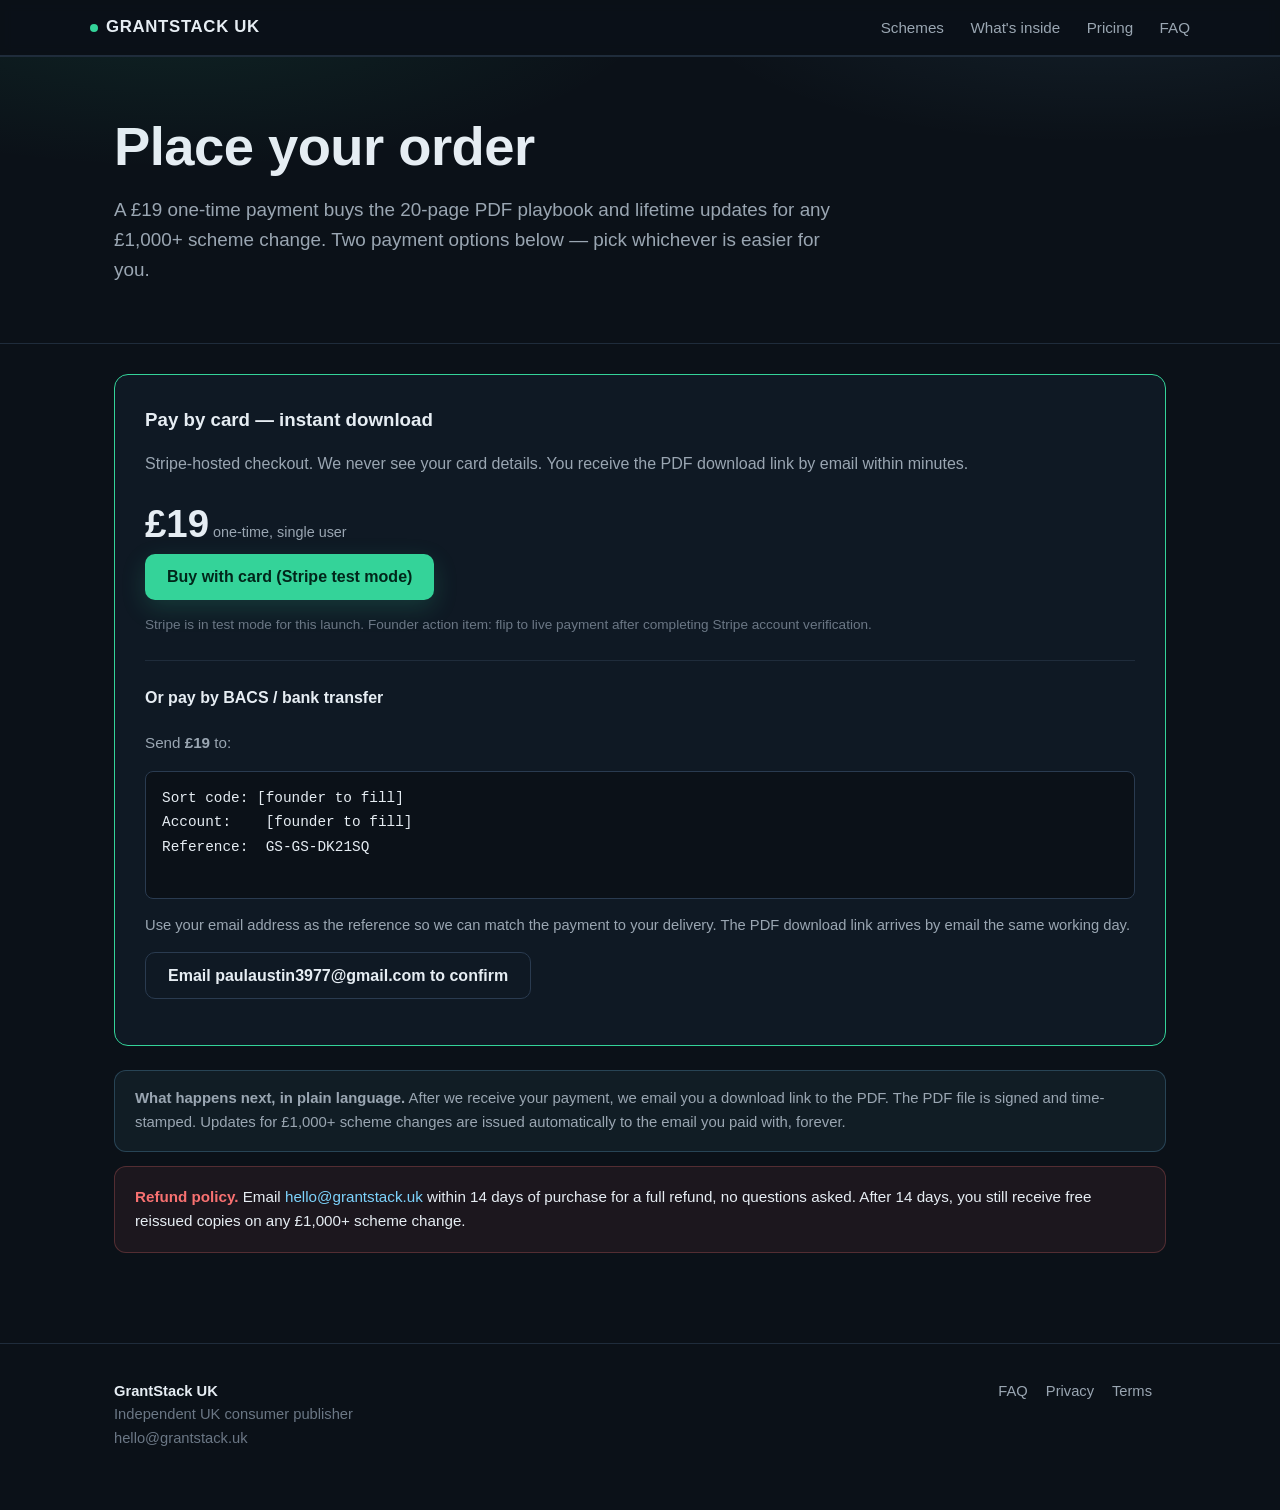
==== order.html @ 14b4728f "Site update 2026-10-16 10:55:49 UTC" ====
<!doctype html>
<html lang="en-GB">
<head>
<meta charset="utf-8">
<meta name="viewport" content="width=device-width,initial-scale=1">
<title>Order — UK Home Energy & Grants Stacking Playbook | GrantStack UK</title>
<meta name="description" content="Place your order for the UK Home Energy & Grants Stacking Playbook 2026/27. £19 single user, with free reissued copies on every £1,000+ scheme change.">
<meta name="theme-color" content="#0b1118">
<link rel="icon" href="data:image/svg+xml,%3Csvg xmlns='http://www.w3.org/2000/svg' viewBox='0 0 64 64'%3E%3Crect width='64' height='64' fill='%230b1118'/%3E%3Ccircle cx='32' cy='32' r='12' fill='%2334d399'/%3E%3C/svg%3E">
<link rel="stylesheet" href="assets/styles.css">
</head>
<body>

<header class="topbar">
  <div class="container topbar-inner">
    <a class="brand" href="index.html"><span class="dot"></span>GRANTSTACK UK</a>
    <nav class="nav">
      <a href="index.html#schemes">Schemes</a>
      <a href="index.html#contents">What's inside</a>
      <a href="index.html#pricing">Pricing</a>
      <a href="index.html#faq">FAQ</a>
    </nav>
  </div>
</header>

<main>
<section class="hero" style="padding:60px 0 30px;">
  <div class="container">
    <h1>Place your order</h1>
    <p class="lead">A £19 one-time payment buys the 20-page PDF playbook and lifetime updates for any £1,000+ scheme change. Two payment options below — pick whichever is easier for you.</p>
  </div>
</section>

<section style="padding-top:30px;">
  <div class="container">
    <div class="grid" style="grid-template-columns:1fr 1fr;gap:22px;">
      <div class="price featured" style="grid-column: span 2;">
        <h3>Pay by card — instant download</h3>
        <p style="color:var(--fg-muted);">Stripe-hosted checkout. We never see your card details. You receive the PDF download link by email within minutes.</p>

        <div class="price-amt">£19<small> one-time, single user</small></div>

        <div id="stripe-flow">
          <!-- Will be replaced by live Stripe Payment Link when founder wires it up.
               Until then: mailto fallback below. -->
          <a class="btn btn-primary" id="buy-stripe" href="thanks.html?sku=playbook&amp;testmode=1"
             onclick="recordIntent('stripe-test');return true;">
             Buy with card (Stripe test mode)
          </a>
          <p style="margin-top:14px;font-size:.85rem;color:var(--fg-dim);">
            Stripe is in test mode for this launch. Founder action item: flip to live
            payment after completing Stripe account verification.
          </p>
        </div>

        <hr style="margin:24px 0;border:0;border-top:1px solid var(--line);">

        <h4>Or pay by BACS / bank transfer</h4>
        <p style="color:var(--fg-muted);font-size:.95rem;">
          Send <strong>£19</strong> to:
        </p>
        <pre style="background:var(--bg);padding:14px 16px;border-radius:8px;border:1px solid var(--line-strong);font-family:monospace;font-size:.9rem;color:var(--fg);white-space:pre-wrap;line-height:1.7;">
Sort code: <span id="sortcode">[founder to fill]</span>
Account:    <span id="account">[founder to fill]</span>
Reference:  <span id="reference">GS-<span id="ref-suffix">XXXXXX</span></span>
          </pre>
        <p style="color:var(--fg-muted);font-size:.92rem;">
          Use your email address as the reference so we can match the payment to your
          delivery. The PDF download link arrives by email the same working day.
        </p>

        <p style="margin-top:14px;">
          <a class="btn btn-ghost" id="buy-bacs"
             href='mailto:paulaustin3977@gmail.com?subject=Playbook%20order%20%E2%80%94%20BACS&amp;body=Hi%2C%20I%20would%20like%20to%20order%20the%20UK%20Home%20Energy%20%26amp%3B%20Grants%20Stacking%20Playbook%20for%20%C2%A319.%0A%0AName%3A%20%0AEmail%20for%20delivery%3A%20%0APostcode%20(first%20half%2C%20e.g.%20SW1)%20(optional)%3A%20%0AHow%20did%20you%20find%20us%3A%20%0A%0AThanks%21'>
             Email paulaustin3977@gmail.com to confirm
          </a>
        </p>
      </div>
    </div>

    <div class="note" style="margin-top:24px;">
      <strong>What happens next, in plain language.</strong>
      After we receive your payment, we email you a download link to the PDF.
      The PDF file is signed and time-stamped. Updates for £1,000+ scheme
      changes are issued automatically to the email you paid with, forever.
    </div>

    <div class="warn" style="margin-top:14px;">
      <strong>Refund policy.</strong>
      Email <a href="mailto:paulaustin3977@gmail.com">hello@grantstack.uk</a> within
      14 days of purchase for a full refund, no questions asked. After 14 days,
      you still receive free reissued copies on any £1,000+ scheme change.
    </div>
  </div>
</section>

</main>

<footer>
  <div class="container row">
    <div>
      <strong style="color:var(--fg);">GrantStack UK</strong><br>
      Independent UK consumer publisher<br>
      hello@grantstack.uk
    </div>
    <div>
      <a href="index.html#faq">FAQ</a>
      <a href="privacy.html">Privacy</a>
      <a href="terms.html">Terms</a>
    </div>
  </div>
</footer>

<script>
  // Generate a unique reference so payments are matched to orders.
  (function () {
    var ref = 'GS-' + Math.random().toString(36).slice(2, 8).toUpperCase();
    var el = document.getElementById('ref-suffix');
    if (el) el.textContent = ref;
    var a = document.getElementById('buy-bacs');
    if (a) {
      var base = 'mailto:hello@grantstack.uk?subject=Playbook%20order%20%E2%80%94%20BACS%20(' + ref + ')&';
      base += 'body=Hi%2C%20I%20would%20like%20to%20order%20the%20UK%20Home%20Energy%20%26amp%3B%20Grants%20Stacking%20Playbook%20for%20%C2%A319.%0A%0AReference%3A%20' + ref + '%0AName%3A%20%0AEmail%20for%20delivery%3A%20%0A%0AThanks%21';
      a.setAttribute('href', base);
    }
  })();

  // Best-effort click tracking (works without a backend: stores in localStorage
  // and pings a static endpoint when one is configured).
  function recordIntent(channel) {
    try {
      var key = 'gs_intent_' + channel;
      var n = parseInt(localStorage.getItem(key) || '0', 10) + 1;
      localStorage.setItem(key, String(n));
      var arr = JSON.parse(localStorage.getItem('gs_intents') || '[]');
      arr.push({ channel: channel, at: new Date().toISOString() });
      localStorage.setItem('gs_intents', JSON.stringify(arr));
    } catch (e) {}
  }
</script>

</body>
</html>
---- assets/styles.css ----
/* GrantStack UK — landing page styles
   Dark + professional, mobile-friendly, no external deps. */

:root {
  --bg: #0b1118;
  --bg-card: #111a26;
  --bg-card-2: #0f1924;
  --line: #1f2c3b;
  --line-strong: #2a3b50;
  --fg: #e6edf3;
  --fg-muted: #9aa6b2;
  --fg-dim: #6b7785;
  --accent: #34d399;
  --accent-dim: rgba(52, 211, 153, 0.16);
  --gold: #f5b94a;
  --danger: #f87171;
  --link: #7dd3fc;
}

* { box-sizing: border-box; }

html, body {
  margin: 0;
  padding: 0;
  background: var(--bg);
  color: var(--fg);
  font-family: -apple-system, BlinkMacSystemFont, "Segoe UI", Inter,
    Helvetica, Arial, sans-serif;
  font-size: 16px;
  line-height: 1.6;
  -webkit-font-smoothing: antialiased;
}

a {
  color: var(--link);
  text-decoration: none;
}
a:hover { text-decoration: underline; }

img { max-width: 100%; height: auto; display: block; }

.container {
  max-width: 1100px;
  margin: 0 auto;
  padding: 0 24px;
}

/* ---------- Top bar ---------- */
.topbar {
  border-bottom: 1px solid var(--line);
  background: rgba(11, 17, 24, 0.85);
  backdrop-filter: saturate(140%) blur(6px);
}
.topbar-inner {
  display: flex;
  align-items: center;
  justify-content: space-between;
  padding: 14px 0;
}
.brand {
  font-weight: 700;
  letter-spacing: 0.04em;
  color: var(--fg);
  font-size: 1.05rem;
}
.brand .dot {
  display: inline-block;
  width: 8px;
  height: 8px;
  border-radius: 999px;
  background: var(--accent);
  margin-right: 8px;
  vertical-align: middle;
}
.nav a {
  color: var(--fg-muted);
  font-size: 0.95rem;
  margin-left: 22px;
}
.nav a:hover { color: var(--fg); text-decoration: none; }

/* ---------- Hero ---------- */
.hero {
  padding: 80px 0 50px;
  position: relative;
  overflow: hidden;
}
.hero::before {
  content: "";
  position: absolute;
  inset: -20% -10% auto -10%;
  height: 600px;
  background:
    radial-gradient(800px 280px at 20% 0%, rgba(52, 211, 153, 0.10), transparent 60%),
    radial-gradient(700px 240px at 80% 0%, rgba(125, 211, 252, 0.08), transparent 60%);
  pointer-events: none;
}
.hero h1 {
  font-size: clamp(2.1rem, 4.5vw, 3.4rem);
  line-height: 1.1;
  margin: 0 0 18px;
  color: var(--fg);
  letter-spacing: -0.01em;
}
.hero h1 .em {
  color: var(--accent);
}
.hero .lead {
  font-size: 1.18rem;
  color: var(--fg-muted);
  max-width: 720px;
  margin: 0 0 28px;
}
.hero .meta {
  color: var(--fg-dim);
  font-size: 0.9rem;
}
.hero .cta-row {
  display: flex;
  flex-wrap: wrap;
  gap: 14px;
  margin-top: 30px;
}

/* ---------- Buttons ---------- */
.btn {
  display: inline-flex;
  align-items: center;
  justify-content: center;
  padding: 14px 22px;
  border-radius: 10px;
  font-weight: 600;
  font-size: 1rem;
  cursor: pointer;
  border: none;
  text-decoration: none;
  transition: transform .15s, box-shadow .15s, background .15s;
  line-height: 1.1;
}
.btn-primary {
  background: var(--accent);
  color: #00261a;
  box-shadow: 0 8px 24px rgba(52, 211, 153, 0.18);
}
.btn-primary:hover { transform: translateY(-1px); text-decoration: none; }
.btn-ghost {
  background: transparent;
  color: var(--fg);
  border: 1px solid var(--line-strong);
}
.btn-ghost:hover { background: var(--bg-card); text-decoration: none; }

/* ---------- Stats strip ---------- */
.stats {
  display: grid;
  grid-template-columns: repeat(4, minmax(0, 1fr));
  gap: 14px;
  margin: 36px 0 0;
}
.stat {
  background: var(--bg-card);
  border: 1px solid var(--line);
  border-radius: 12px;
  padding: 18px 18px;
}
.stat .v {
  font-weight: 700;
  font-size: 1.4rem;
  color: var(--fg);
}
.stat .k {
  color: var(--fg-dim);
  font-size: 0.83rem;
  letter-spacing: 0.04em;
  text-transform: uppercase;
}
@media (max-width: 720px) {
  .stats { grid-template-columns: repeat(2, minmax(0, 1fr)); }
}

/* ---------- Section ---------- */
section {
  padding: 60px 0;
  border-top: 1px solid var(--line);
}
section h2 {
  font-size: clamp(1.6rem, 3vw, 2.1rem);
  margin: 0 0 8px;
  letter-spacing: -0.005em;
}
section .sub {
  color: var(--fg-muted);
  margin: 0 0 30px;
  max-width: 700px;
}

/* ---------- Card grid ---------- */
.grid {
  display: grid;
  grid-template-columns: repeat(auto-fit, minmax(260px, 1fr));
  gap: 16px;
}
.card {
  background: var(--bg-card);
  border: 1px solid var(--line);
  border-radius: 14px;
  padding: 22px 22px;
}
.card .tag {
  display: inline-block;
  background: var(--accent-dim);
  color: var(--accent);
  padding: 3px 10px;
  border-radius: 999px;
  font-size: 0.78rem;
  font-weight: 600;
  letter-spacing: 0.03em;
  margin-bottom: 14px;
}
.card h3 {
  margin: 0 0 8px;
  font-size: 1.1rem;
  color: var(--fg);
}
.card p { color: var(--fg-muted); margin: 0 0 12px; font-size: 0.95rem; }
.card .bullets {
  list-style: none;
  padding: 0;
  margin: 12px 0 0;
  color: var(--fg-muted);
  font-size: 0.92rem;
}
.card .bullets li {
  padding: 4px 0 4px 22px;
  position: relative;
}
.card .bullets li::before {
  content: "";
  width: 6px;
  height: 6px;
  border-radius: 999px;
  background: var(--accent);
  position: absolute;
  left: 6px;
  top: 12px;
}

/* ---------- Pricing ---------- */
.price-wrap {
  display: grid;
  grid-template-columns: 1fr 1fr;
  gap: 18px;
}
@media (max-width: 760px) {
  .price-wrap { grid-template-columns: 1fr; }
}
.price {
  background: var(--bg-card);
  border: 1px solid var(--line);
  border-radius: 14px;
  padding: 30px;
  position: relative;
}
.price.featured {
  border-color: var(--accent);
  background: var(--bg-card-2);
}
.price .pill {
  position: absolute;
  top: -12px;
  right: 22px;
  background: var(--accent);
  color: #00261a;
  padding: 5px 12px;
  font-size: 0.75rem;
  font-weight: 700;
  border-radius: 999px;
  letter-spacing: 0.04em;
}
.price h3 { margin: 0 0 4px; }
.price .price-amt {
  font-size: 2.4rem;
  font-weight: 800;
  margin: 8px 0 0;
  color: var(--fg);
}
.price .price-amt small { font-size: 0.9rem; color: var(--fg-muted); font-weight: 500; }
.price ul {
  list-style: none;
  padding: 0;
  margin: 18px 0;
  color: var(--fg-muted);
}
.price ul li {
  padding: 6px 0 6px 24px;
  position: relative;
  font-size: 0.95rem;
}
.price ul li::before {
  content: "✓";
  color: var(--accent);
  position: absolute;
  left: 0;
  font-weight: 700;
}

/* ---------- FAQ ---------- */
.faq details {
  border: 1px solid var(--line);
  border-radius: 12px;
  background: var(--bg-card);
  padding: 16px 18px;
  margin-bottom: 10px;
}
.faq summary {
  cursor: pointer;
  font-weight: 600;
  color: var(--fg);
  list-style: none;
}
.faq summary::-webkit-details-marker { display: none; }
.faq summary::after {
  content: "+";
  float: right;
  color: var(--fg-muted);
  font-weight: 400;
  font-size: 1.4rem;
  line-height: 1;
}
.faq details[open] summary::after { content: "−"; }
.faq .answer { padding-top: 12px; color: var(--fg-muted); }
.faq .answer a { color: var(--link); }

/* ---------- Form ---------- */
.form-card {
  background: var(--bg-card);
  border: 1px solid var(--line);
  border-radius: 14px;
  padding: 28px;
  max-width: 620px;
}
.form-card label {
  display: block;
  font-size: 0.9rem;
  color: var(--fg-muted);
  margin: 12px 0 6px;
  font-weight: 500;
}
.form-card input,
.form-card textarea,
.form-card select {
  width: 100%;
  padding: 12px 14px;
  border-radius: 9px;
  background: var(--bg);
  border: 1px solid var(--line-strong);
  color: var(--fg);
  font-size: 1rem;
  font-family: inherit;
}
.form-card input:focus,
.form-card textarea:focus,
.form-card select:focus {
  outline: 2px solid var(--accent);
  border-color: var(--accent);
}
.form-card .row {
  display: grid;
  grid-template-columns: 1fr 1fr;
  gap: 14px;
}
@media (max-width: 600px) { .form-card .row { grid-template-columns: 1fr; } }
.form-card .small {
  font-size: 0.8rem;
  color: var(--fg-dim);
  margin-top: 12px;
}

/* ---------- Footer ---------- */
footer {
  border-top: 1px solid var(--line);
  padding: 36px 0 60px;
  margin-top: 30px;
  color: var(--fg-dim);
  font-size: 0.92rem;
}
footer .row {
  display: flex;
  flex-wrap: wrap;
  justify-content: space-between;
  gap: 14px;
}
footer a { color: var(--fg-muted); margin-right: 14px; }
footer a:hover { color: var(--fg); text-decoration: none; }

/* ---------- Misc ---------- */
.warn {
  background: rgba(248, 113, 113, 0.07);
  border: 1px solid rgba(248, 113, 113, 0.25);
  border-radius: 12px;
  padding: 18px 20px;
  color: var(--fg);
  font-size: 0.95rem;
}
.warn strong { color: var(--danger); }

.note {
  background: rgba(125, 211, 252, 0.06);
  border: 1px solid rgba(125, 211, 252, 0.22);
  border-radius: 12px;
  padding: 16px 20px;
  color: var(--fg-muted);
  font-size: 0.93rem;
}
.note a { color: var(--link); }

.source-list { font-size: 0.9rem; color: var(--fg-muted); }
.source-list li { margin-bottom: 4px; }

/* anchor offsets */
section[id] { scroll-margin-top: 80px; }
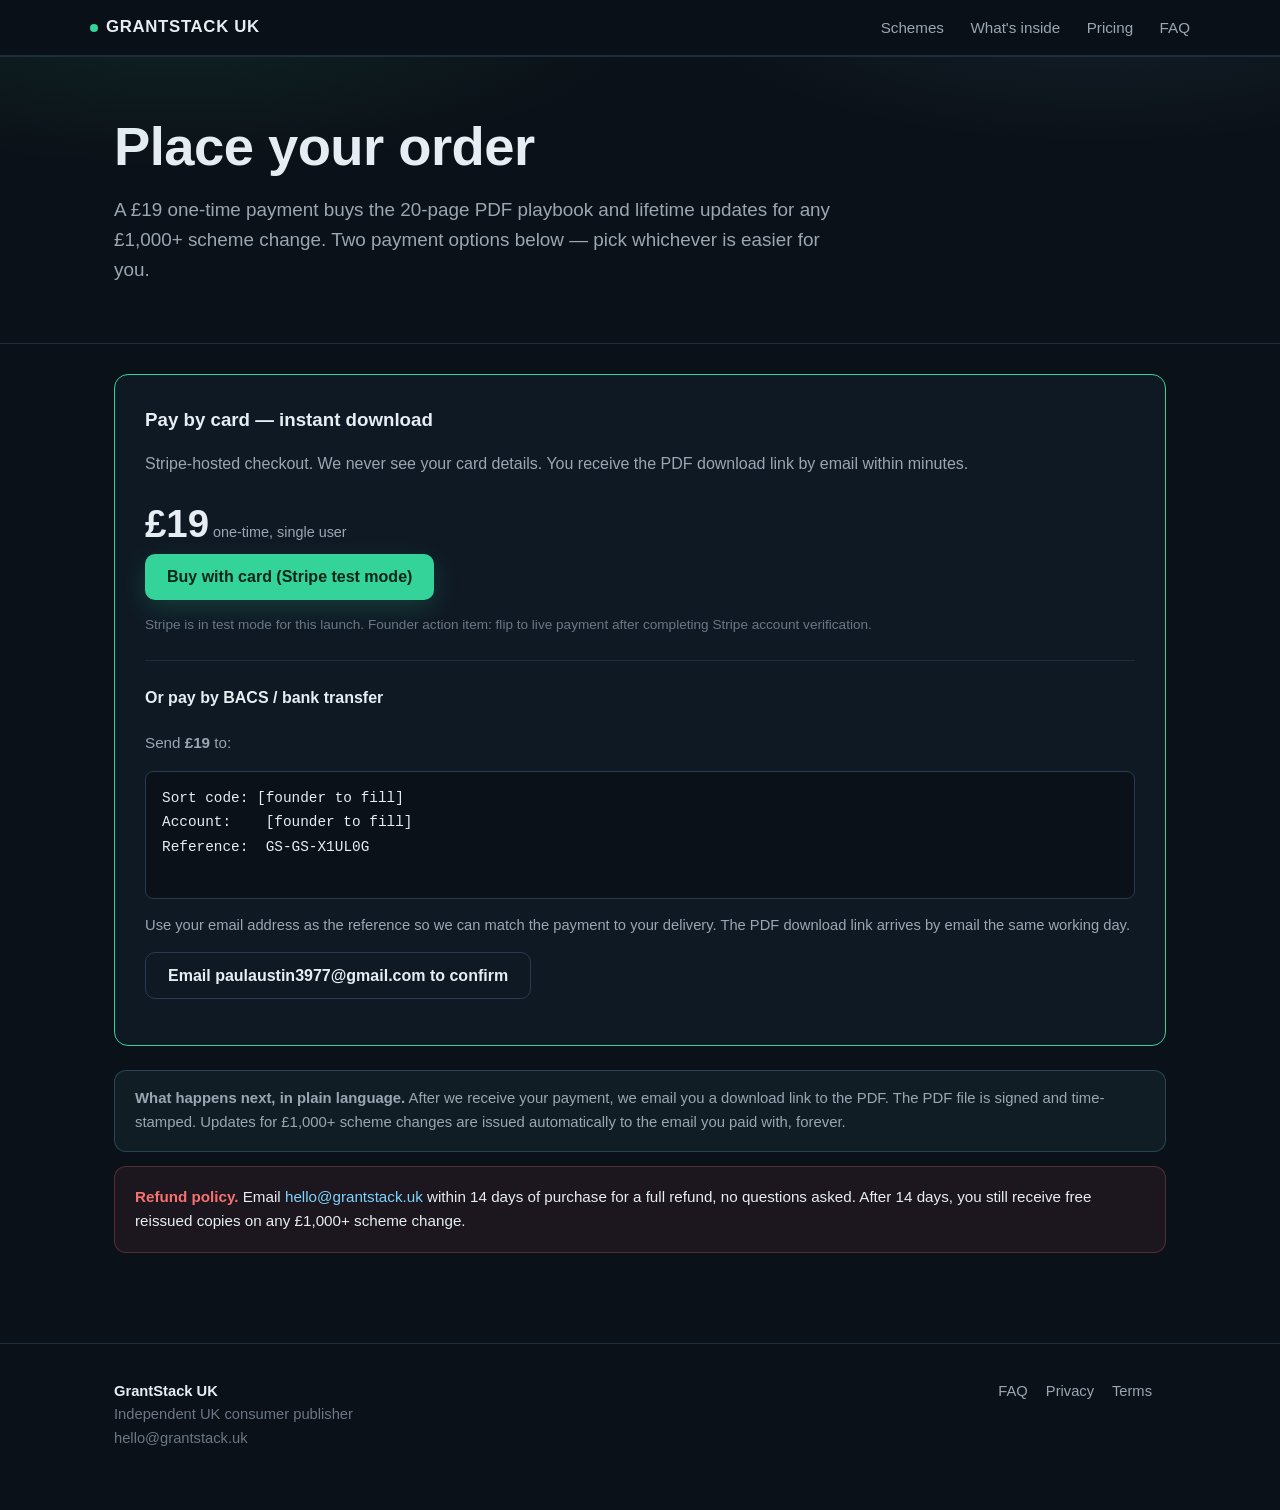
==== commit 3ceb3c59: "Site update 2026-10-16 10:57:12 UTC" ====
--- a/order.html
+++ b/order.html
@@ -71,7 +71,7 @@
 
         <p style="margin-top:14px;">
           <a class="btn btn-ghost" id="buy-bacs"
-             href='mailto:paulaustin3977@gmail.com?subject=Playbook%20order%20%E2%80%94%20BACS&amp;body=Hi%2C%20I%20would%20like%20to%20order%20the%20UK%20Home%20Energy%20%26amp%3B%20Grants%20Stacking%20Playbook%20for%20%C2%A319.%0A%0AName%3A%20%0AEmail%20for%20delivery%3A%20%0APostcode%20(first%20half%2C%20e.g.%20SW1)%20(optional)%3A%20%0AHow%20did%20you%20find%20us%3A%20%0A%0AThanks%21'>
+             href='mailto:paulaustin3977@gmail.com?subject=%5Bgrantstack%5D%20Playbook%20order%20%E2%80%94%20BACS&amp;body=Hi%2C%20I%20would%20like%20to%20order%20the%20UK%20Home%20Energy%20%26amp%3B%20Grants%20Stacking%20Playbook%20for%20%C2%A319.%0A%0AName%3A%20%0AEmail%20for%20delivery%3A%20%0APostcode%20(first%20half%2C%20e.g.%20SW1)%20(optional)%3A%20%0AHow%20did%20you%20find%20us%3A%20%0A%0AThanks%21'>
              Email paulaustin3977@gmail.com to confirm
           </a>
         </p>
@@ -119,7 +119,7 @@
     if (el) el.textContent = ref;
     var a = document.getElementById('buy-bacs');
     if (a) {
-      var base = 'mailto:hello@grantstack.uk?subject=Playbook%20order%20%E2%80%94%20BACS%20(' + ref + ')&';
+      var base = 'mailto:paulaustin3977@gmail.com?subject=%5Bgrantstack%5D%20Playbook%20order%20%E2%80%94%20BACS%20(' + ref + ')' + ref + ')&';
       base += 'body=Hi%2C%20I%20would%20like%20to%20order%20the%20UK%20Home%20Energy%20%26amp%3B%20Grants%20Stacking%20Playbook%20for%20%C2%A319.%0A%0AReference%3A%20' + ref + '%0AName%3A%20%0AEmail%20for%20delivery%3A%20%0A%0AThanks%21';
       a.setAttribute('href', base);
     }
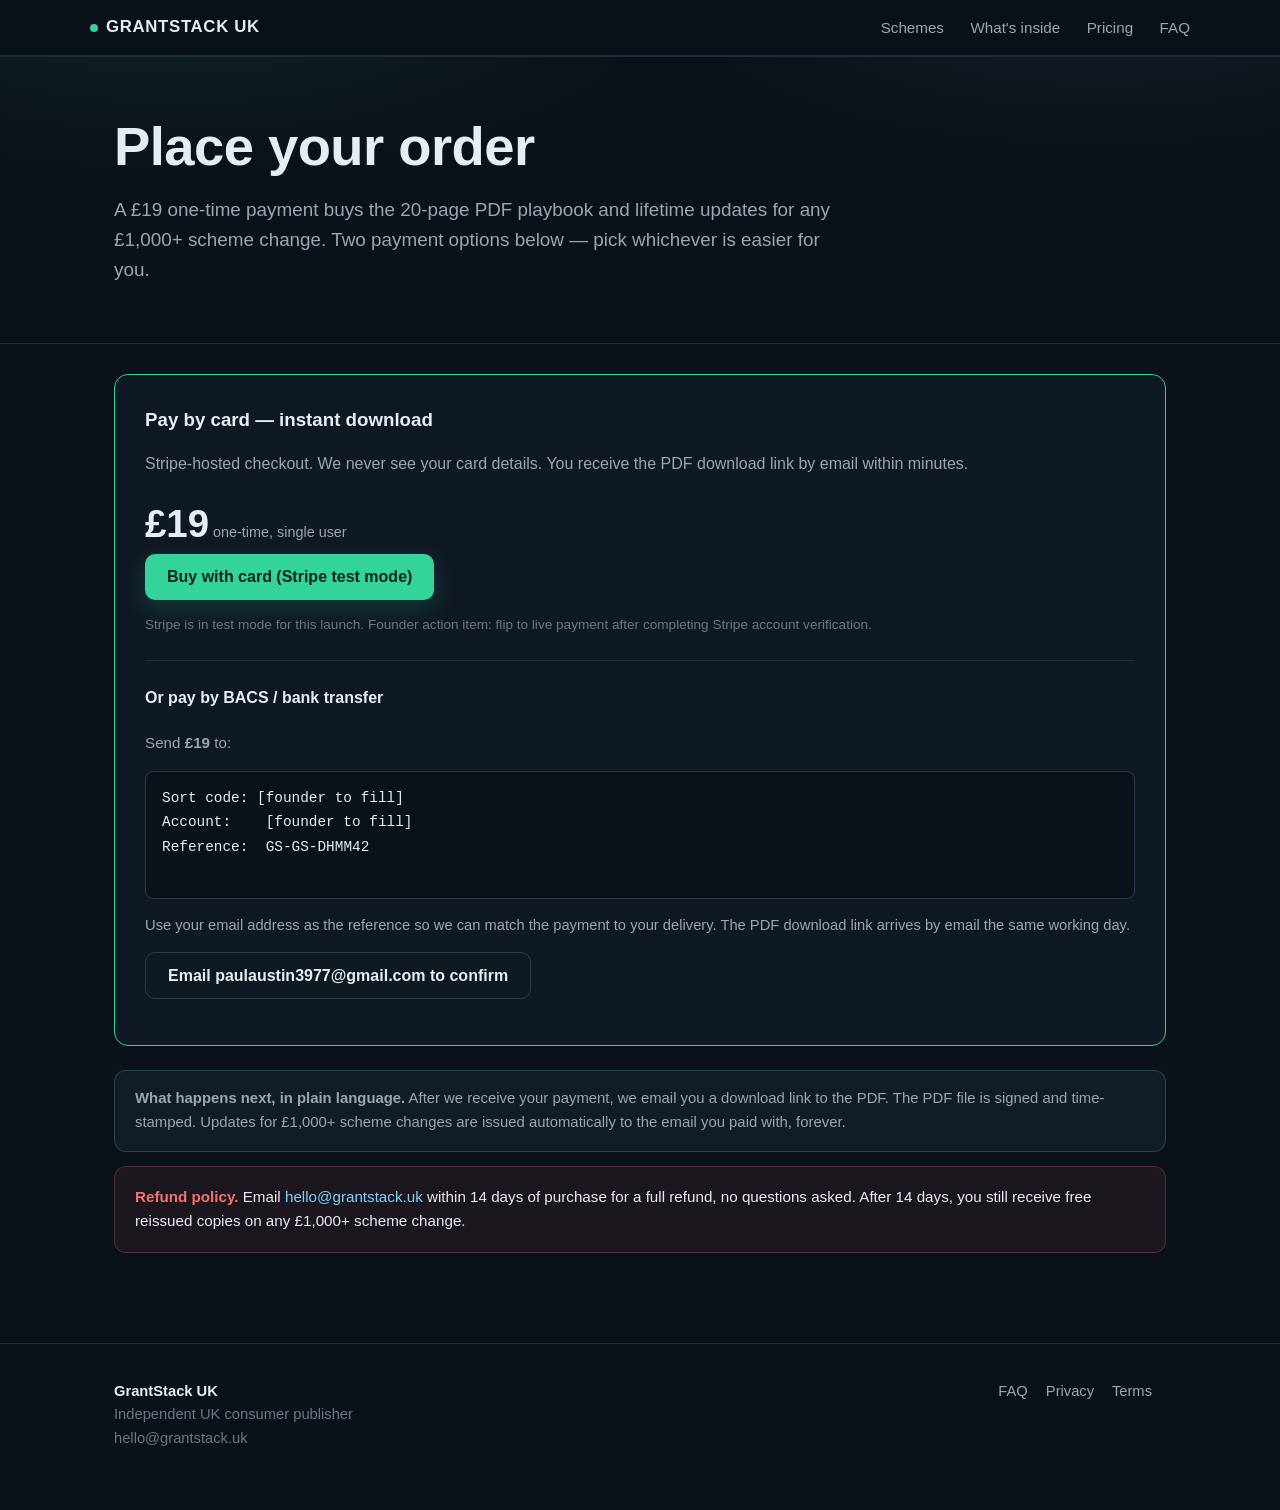
==== commit 7bb023f1: "Site update 2026-10-16 10:58:49 UTC" ====
--- a/order.html
+++ b/order.html
@@ -119,7 +119,7 @@
     if (el) el.textContent = ref;
     var a = document.getElementById('buy-bacs');
     if (a) {
-      var base = 'mailto:paulaustin3977@gmail.com?subject=%5Bgrantstack%5D%20Playbook%20order%20%E2%80%94%20BACS%20(' + ref + ')' + ref + ')&';
+      var base = 'mailto:paulaustin3977@gmail.com?subject=%5Bgrantstack%5D%20Playbook%20order%20%E2%80%94%20BACS%20(' + ref + ')&';
       base += 'body=Hi%2C%20I%20would%20like%20to%20order%20the%20UK%20Home%20Energy%20%26amp%3B%20Grants%20Stacking%20Playbook%20for%20%C2%A319.%0A%0AReference%3A%20' + ref + '%0AName%3A%20%0AEmail%20for%20delivery%3A%20%0A%0AThanks%21';
       a.setAttribute('href', base);
     }
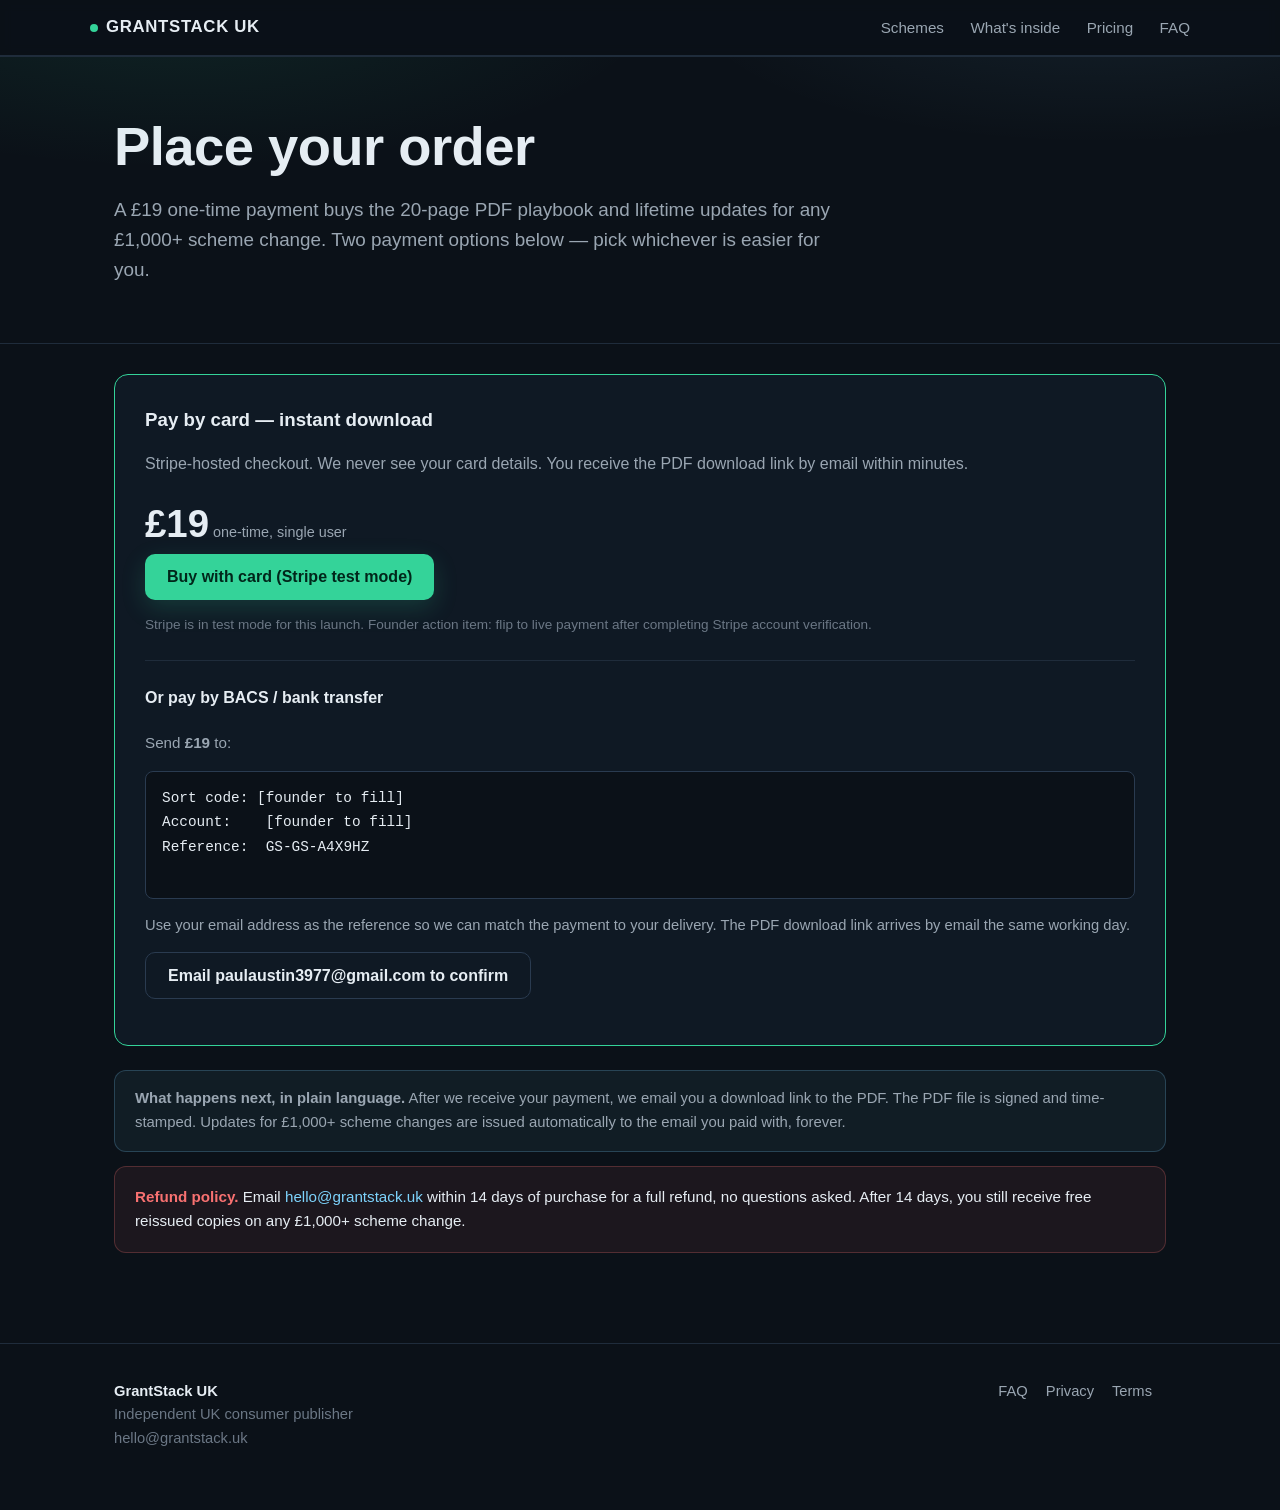
==== commit d5b9d2d0: "Site update 2026-10-16 11:11:33 UTC" ====
--- a/order.html
+++ b/order.html
@@ -60,8 +60,8 @@
           Send <strong>£19</strong> to:
         </p>
         <pre style="background:var(--bg);padding:14px 16px;border-radius:8px;border:1px solid var(--line-strong);font-family:monospace;font-size:.9rem;color:var(--fg);white-space:pre-wrap;line-height:1.7;">
-Sort code: <span id="sortcode">[founder to fill]</span>
-Account:    <span id="account">[founder to fill]</span>
+Sort code: <span id="309160">[founder to fill]</span>
+Account:    <span id="02531253">[founder to fill]</span>
 Reference:  <span id="reference">GS-<span id="ref-suffix">XXXXXX</span></span>
           </pre>
         <p style="color:var(--fg-muted);font-size:.92rem;">
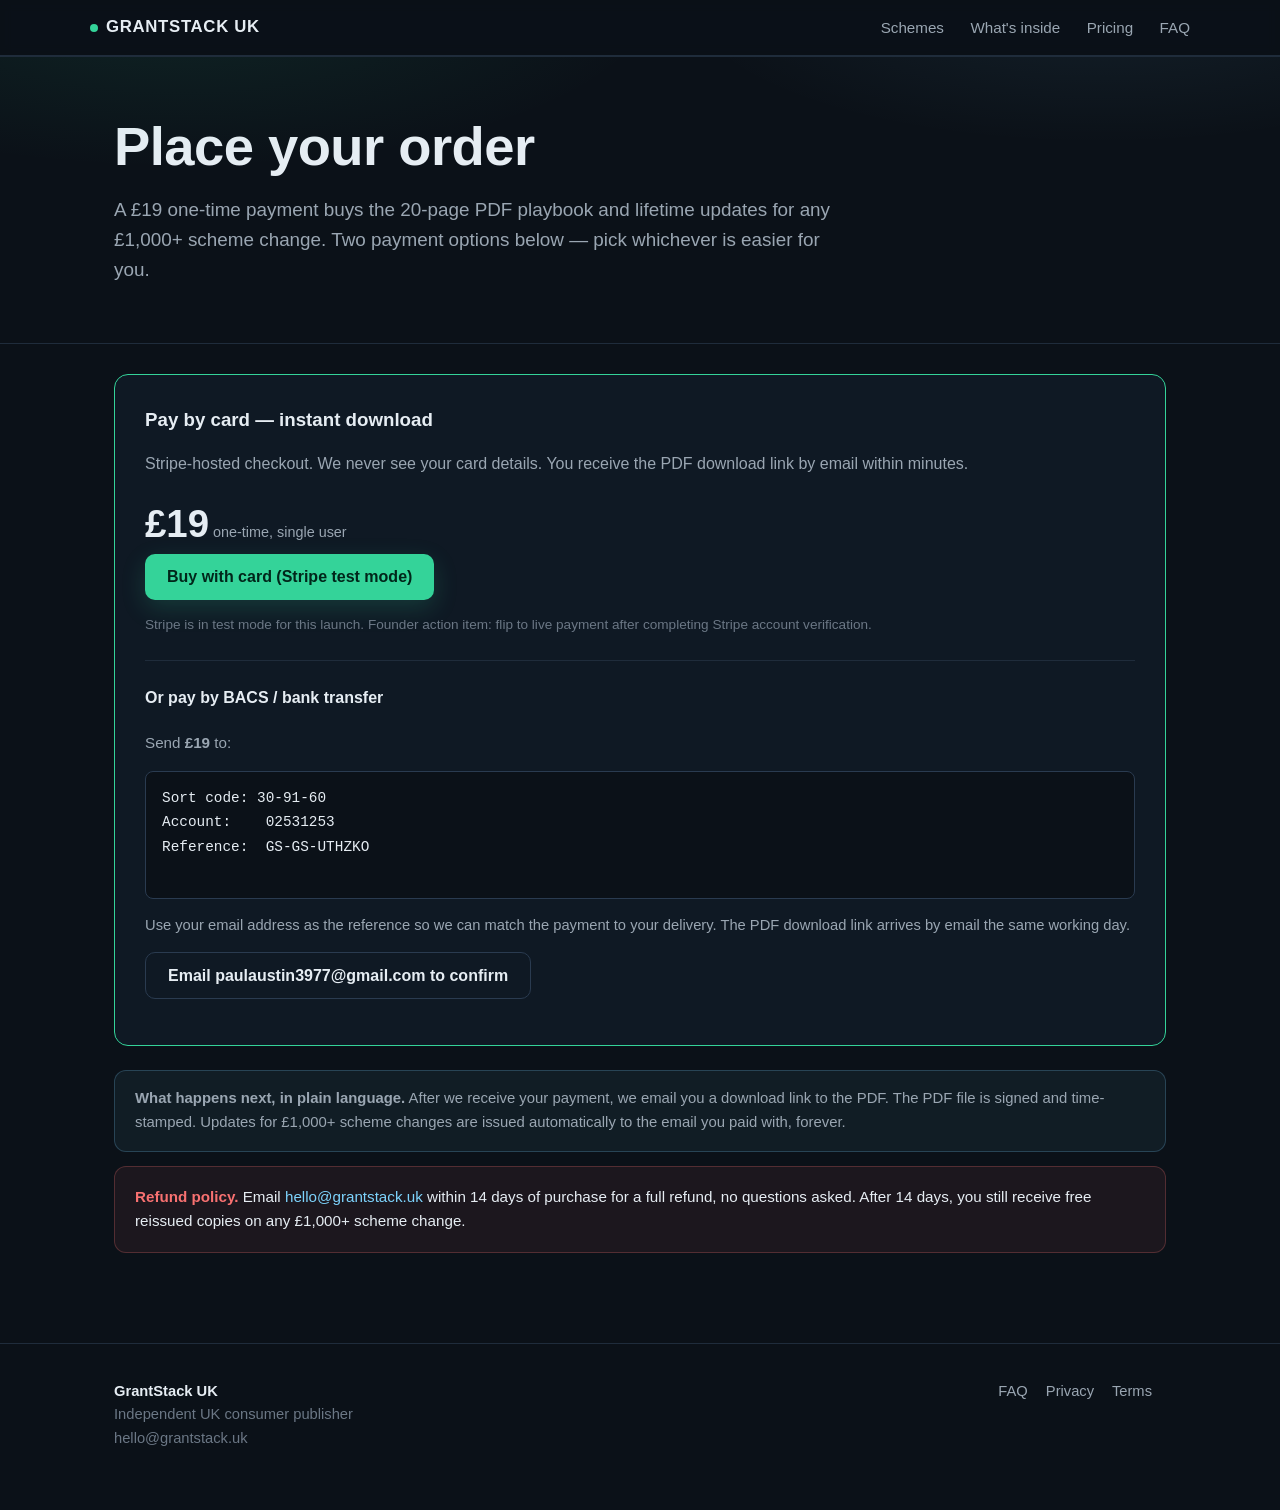
==== commit a103d8f7: "Site update 2026-10-16 11:12:28 UTC" ====
--- a/order.html
+++ b/order.html
@@ -60,8 +60,8 @@
           Send <strong>£19</strong> to:
         </p>
         <pre style="background:var(--bg);padding:14px 16px;border-radius:8px;border:1px solid var(--line-strong);font-family:monospace;font-size:.9rem;color:var(--fg);white-space:pre-wrap;line-height:1.7;">
-Sort code: <span id="309160">[founder to fill]</span>
-Account:    <span id="02531253">[founder to fill]</span>
+Sort code: <span id="sortcode">30-91-60</span>
+Account:    <span id="account">02531253</span>
 Reference:  <span id="reference">GS-<span id="ref-suffix">XXXXXX</span></span>
           </pre>
         <p style="color:var(--fg-muted);font-size:.92rem;">
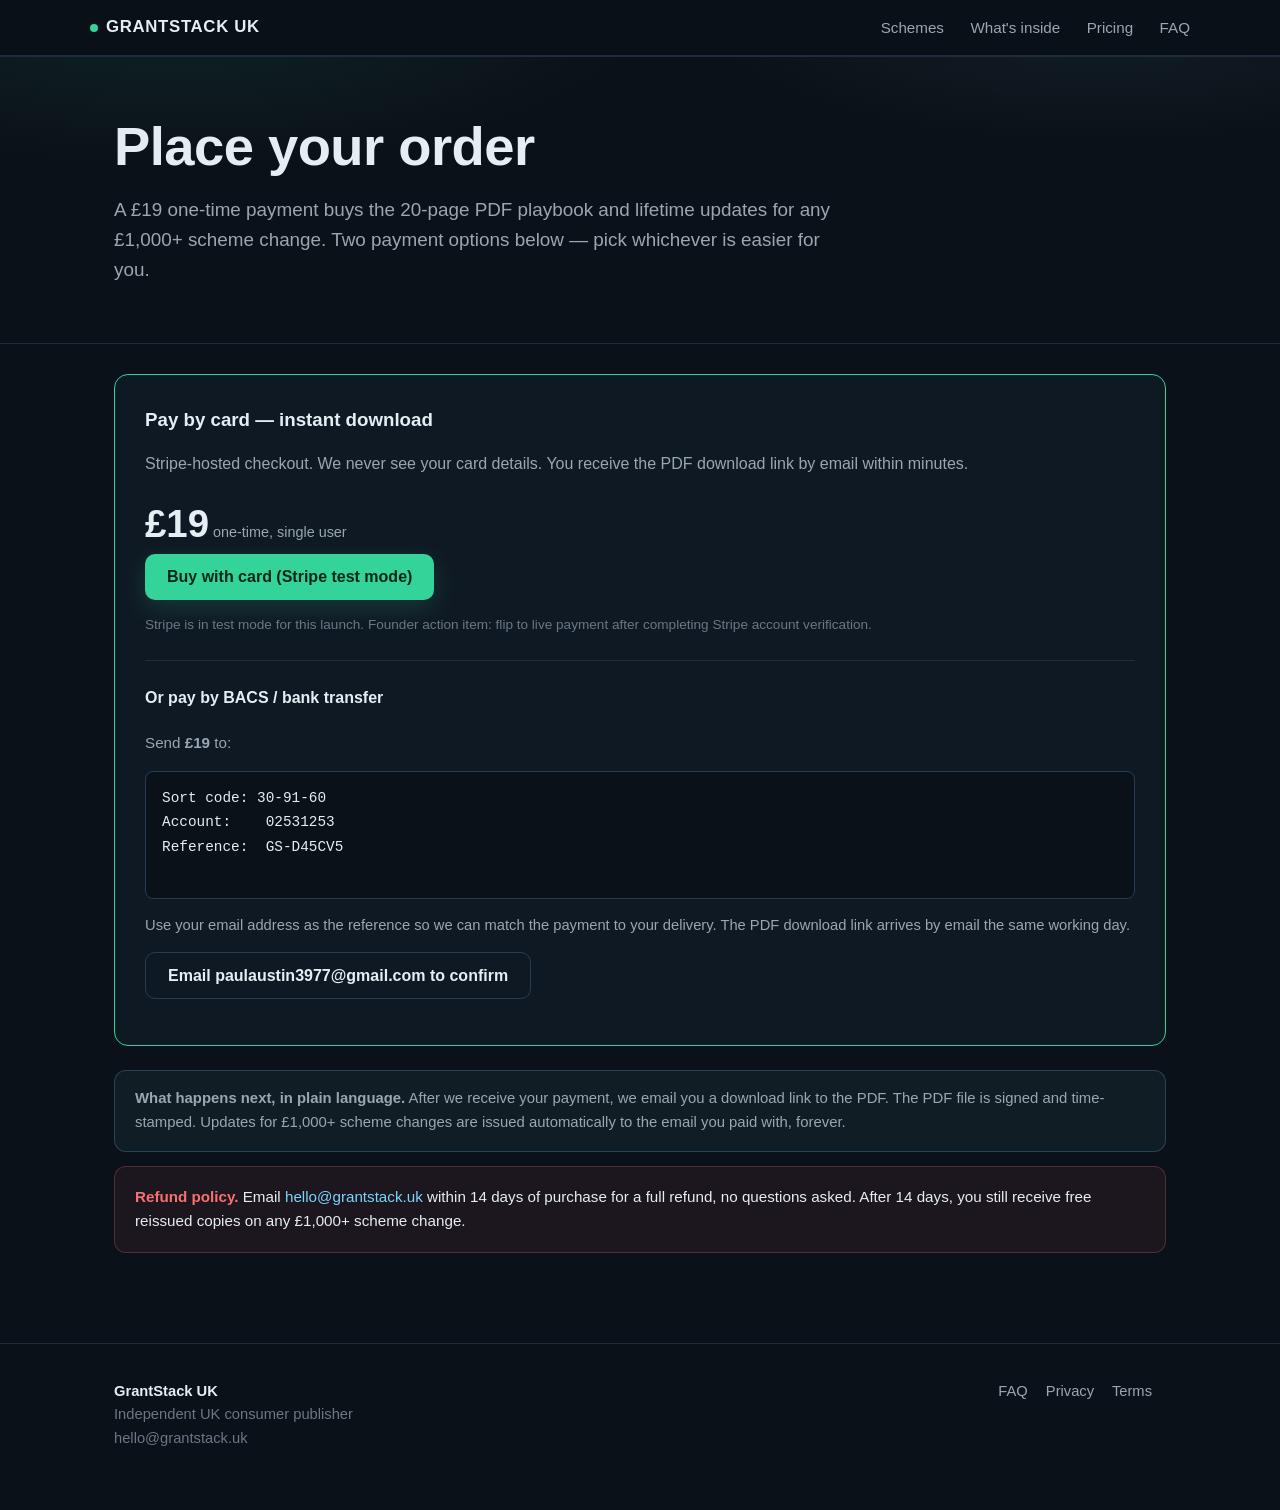
==== commit 5f7163dd: "Site update 2026-10-16 11:14:49 UTC" ====
--- a/order.html
+++ b/order.html
@@ -114,7 +114,7 @@
 <script>
   // Generate a unique reference so payments are matched to orders.
   (function () {
-    var ref = 'GS-' + Math.random().toString(36).slice(2, 8).toUpperCase();
+    var ref = Math.random().toString(36).slice(2, 8).toUpperCase();
     var el = document.getElementById('ref-suffix');
     if (el) el.textContent = ref;
     var a = document.getElementById('buy-bacs');
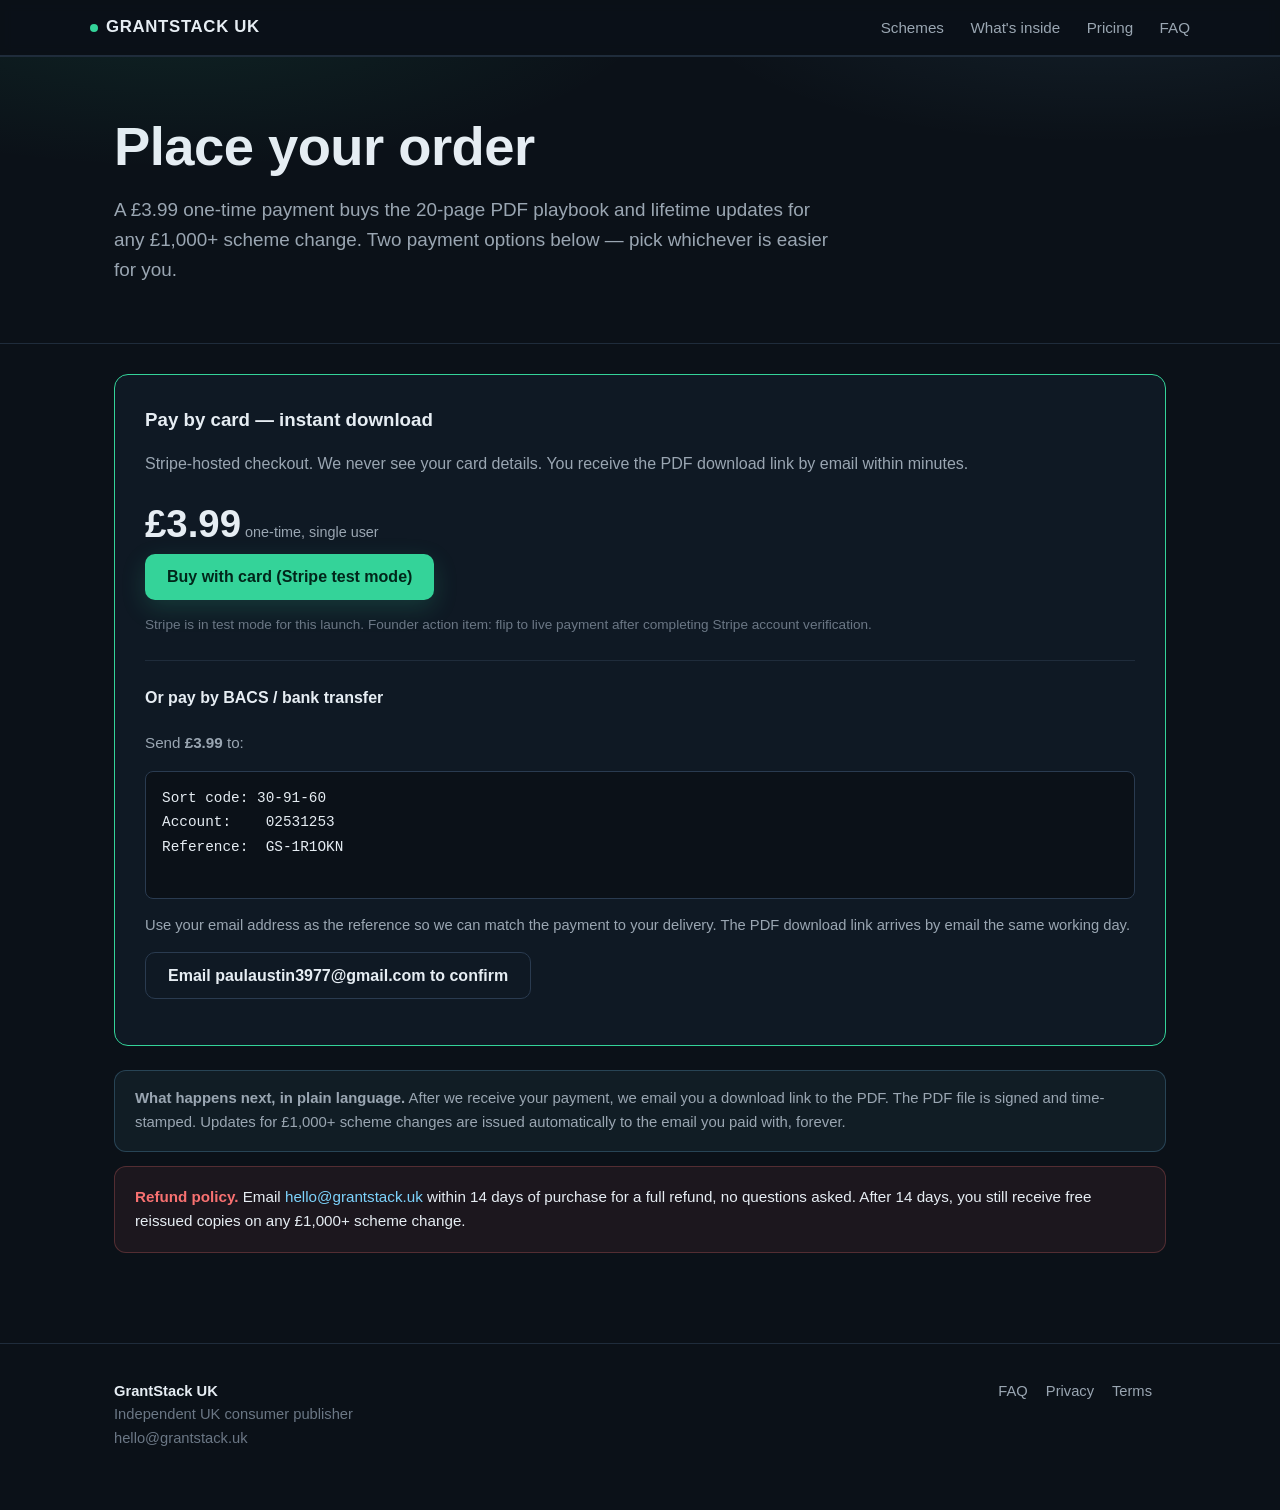
==== commit a2b47cc6: "Site update 2026-10-16 11:50:55 UTC" ====
--- a/order.html
+++ b/order.html
@@ -4,7 +4,7 @@
 <meta charset="utf-8">
 <meta name="viewport" content="width=device-width,initial-scale=1">
 <title>Order — UK Home Energy & Grants Stacking Playbook | GrantStack UK</title>
-<meta name="description" content="Place your order for the UK Home Energy & Grants Stacking Playbook 2026/27. £19 single user, with free reissued copies on every £1,000+ scheme change.">
+<meta name="description" content="Place your order for the UK Home Energy & Grants Stacking Playbook 2026/27. £3.99 single user, with free reissued copies on every £1,000+ scheme change.">
 <meta name="theme-color" content="#0b1118">
 <link rel="icon" href="data:image/svg+xml,%3Csvg xmlns='http://www.w3.org/2000/svg' viewBox='0 0 64 64'%3E%3Crect width='64' height='64' fill='%230b1118'/%3E%3Ccircle cx='32' cy='32' r='12' fill='%2334d399'/%3E%3C/svg%3E">
 <link rel="stylesheet" href="assets/styles.css">
@@ -27,7 +27,7 @@
 <section class="hero" style="padding:60px 0 30px;">
   <div class="container">
     <h1>Place your order</h1>
-    <p class="lead">A £19 one-time payment buys the 20-page PDF playbook and lifetime updates for any £1,000+ scheme change. Two payment options below — pick whichever is easier for you.</p>
+    <p class="lead">A £3.99 one-time payment buys the 20-page PDF playbook and lifetime updates for any £1,000+ scheme change. Two payment options below — pick whichever is easier for you.</p>
   </div>
 </section>
 
@@ -38,7 +38,7 @@
         <h3>Pay by card — instant download</h3>
         <p style="color:var(--fg-muted);">Stripe-hosted checkout. We never see your card details. You receive the PDF download link by email within minutes.</p>
 
-        <div class="price-amt">£19<small> one-time, single user</small></div>
+        <div class="price-amt">£3.99<small> one-time, single user</small></div>
 
         <div id="stripe-flow">
           <!-- Will be replaced by live Stripe Payment Link when founder wires it up.
@@ -57,7 +57,7 @@
 
         <h4>Or pay by BACS / bank transfer</h4>
         <p style="color:var(--fg-muted);font-size:.95rem;">
-          Send <strong>£19</strong> to:
+          Send <strong>£3.99</strong> to:
         </p>
         <pre style="background:var(--bg);padding:14px 16px;border-radius:8px;border:1px solid var(--line-strong);font-family:monospace;font-size:.9rem;color:var(--fg);white-space:pre-wrap;line-height:1.7;">
 Sort code: <span id="sortcode">30-91-60</span>
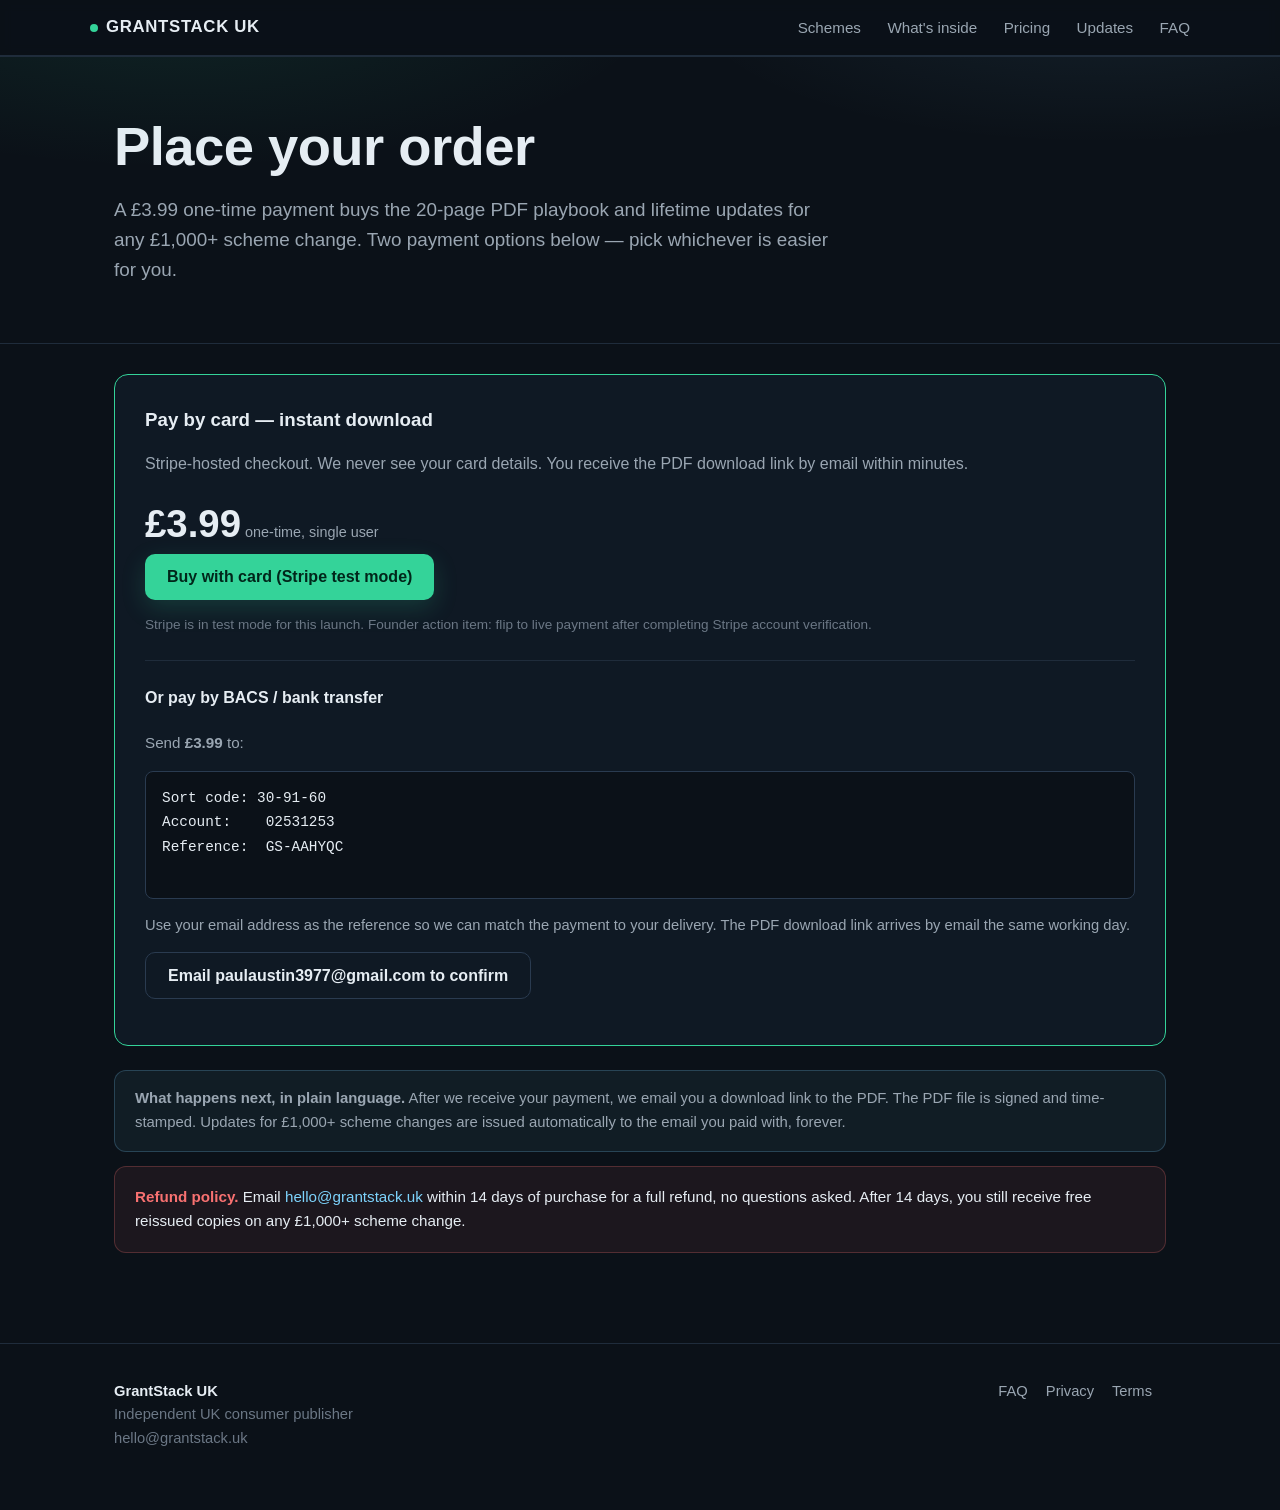
==== commit 4f821a02: "Site update 2026-10-16 12:30:47 UTC" ====
--- a/order.html
+++ b/order.html
@@ -18,6 +18,7 @@
       <a href="index.html#schemes">Schemes</a>
       <a href="index.html#contents">What's inside</a>
       <a href="index.html#pricing">Pricing</a>
+      <a href="updates.html">Updates</a>
       <a href="index.html#faq">FAQ</a>
     </nav>
   </div>
